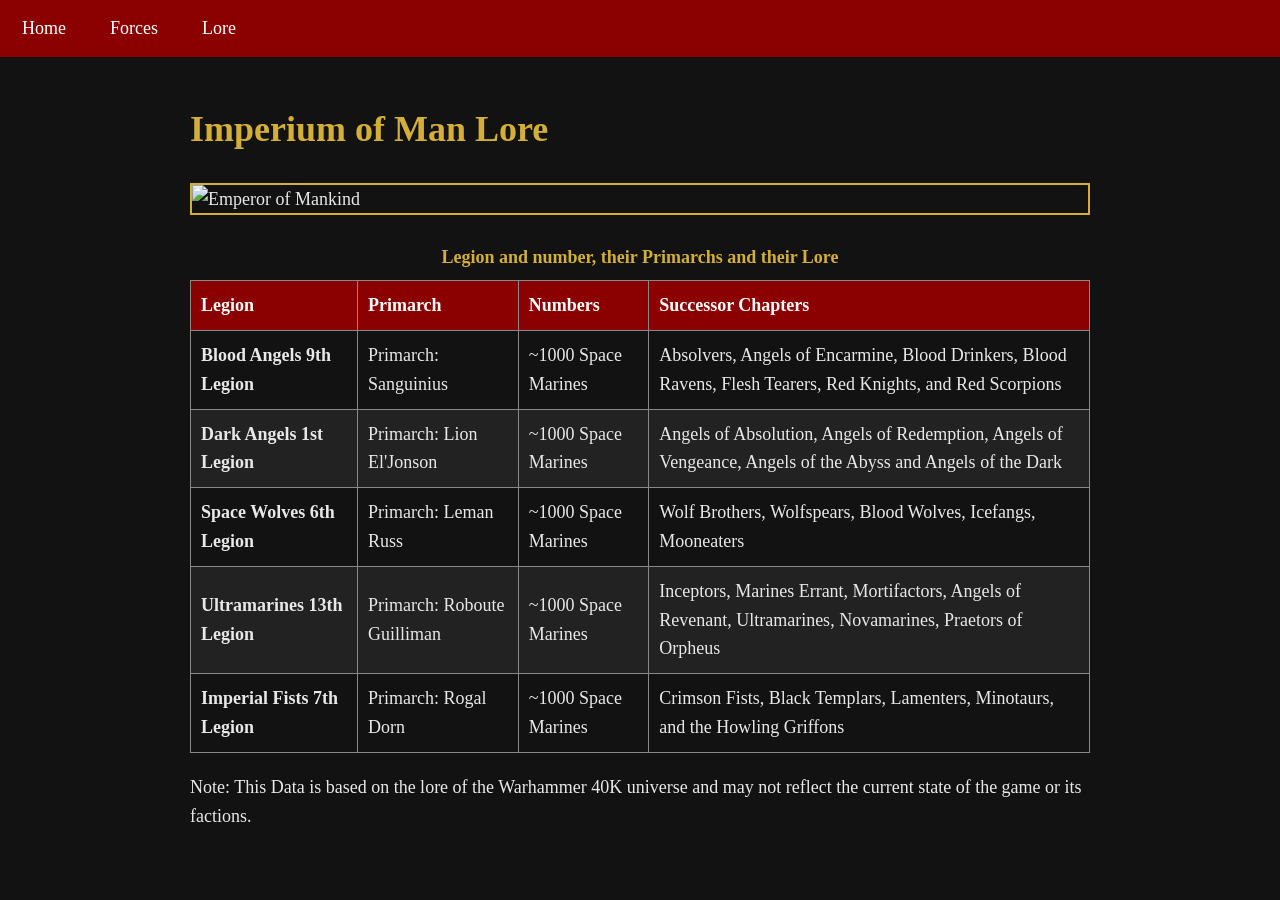
==== data.html @ 1c21f10f "Add files via upload" ====
<!DOCTYPE html>
<html lang="en">
<head>
    <meta charset="UTF-8">
    <meta name="viewport" content="width=device-width, initial-scale=1.0">
    <title>Lore | Hammered 40K Times</title>
    <link rel="stylesheet" href="css/style.css">
</head>
<body>
    <nav>
        <ul>
            <li><a href="index.html">Home</a></li>
            <li><a href="profiles.html">Forces</a></li>
            <li><a href="data.html">Lore</a></li>
        </ul>
    </nav>

<main>
    <h1>Imperium of Man Lore</h1>
    <img src="https://github.com/peacej831/Lab-Exercise-1/blob/main/emperor-of-mankind-imperium-lore.jpg?raw=true" alt="Emperor of Mankind" class="lore-image">
    <table>
        <caption>Legion and number, their Primarchs and their Lore</caption>
        <thead>
            <tr>
                <th scope="col">Legion</th>
                <th scope="col">Primarch</th>
                <th scope="col">Numbers</th>
                <th scope="col">Successor Chapters</th>
            </tr>
        </thead>
        <tbody>
            <tr>
                <th scope="row">Blood Angels 9th Legion</th>
                <td>Primarch: Sanguinius</td>
                <td>~1000 Space Marines</td>
                <td>Absolvers, Angels of Encarmine, Blood Drinkers, Blood Ravens, Flesh Tearers, Red Knights, and Red Scorpions</td>
            </tr>
            <tr>
                <th scope="row">Dark Angels 1st Legion</th>
                <td>Primarch: Lion El'Jonson</td>
                <td>~1000 Space Marines</td>
                <td>Angels of Absolution, Angels of Redemption, Angels of Vengeance, Angels of the Abyss and Angels of the Dark</td>
            </tr>
            <tr>
                <th scope="row">Space Wolves 6th Legion</th>
                <td>Primarch: Leman Russ</td>
                <td>~1000 Space Marines</td>
                <td>Wolf Brothers, Wolfspears, Blood Wolves, Icefangs, Mooneaters</td>
            </tr>
            <tr>
                <th scope="row">Ultramarines 13th Legion</th>
                <td>Primarch: Roboute Guilliman</td>
                <td>~1000 Space Marines</td>
                <td>Inceptors, Marines Errant, Mortifactors, Angels of Revenant, Ultramarines, Novamarines, Praetors of Orpheus</td>
            </tr>
            <tr>
                <th scope="row">Imperial Fists 7th Legion</th>
                <td>Primarch: Rogal Dorn</td>
                <td>~1000 Space Marines</td>
                <td>Crimson Fists, Black Templars, Lamenters, Minotaurs, and the Howling Griffons</td>
            </tr>
        </tbody>
    </table>
    <p>Note: This Data is based on the lore of the Warhammer 40K universe and may not reflect the current state of the game or its factions.</p>
</main>
</body>
</html>
---- css/style.css ----
body {
  font-family: Georgia, serif;
  font-size: 18px;
  line-height: 1.6;
  background: #121212;
  color: #e8e8e8;
  margin: 0;
}

nav ul {
  list-style: none;
  display: flex;
  margin: 0;
  padding: 0;
  background: #8b0000;
}

nav a {
  display: block;
  padding: 14px 22px;
  color: #ffffff;
  text-decoration: none;
}

nav a:hover {
  background: #d4af37;
  color: #121212;
}


main {
  max-width: 900px;
  margin: 0 auto;
  padding: 20px;
}

h1, h2, caption, a {
  color: #d4af37;
}

img {
  max-width: 100%;
  height: auto;
  border: 2px solid #d4af37;
  display: block;
  margin: 0 auto;
}

table {
  width: 100%;
  border-collapse: collapse;
  margin: 20px 0;
}

caption {
  font-weight: bold;
  padding: 8px;
}

th, td {
  border: 1px solid #888888;
  padding: 10px;
  text-align: left;
}

thead th {
  background: #8b0000;
  color: #ffffff;
}

tbody tr:nth-child(even) {
  background: #222222;
}
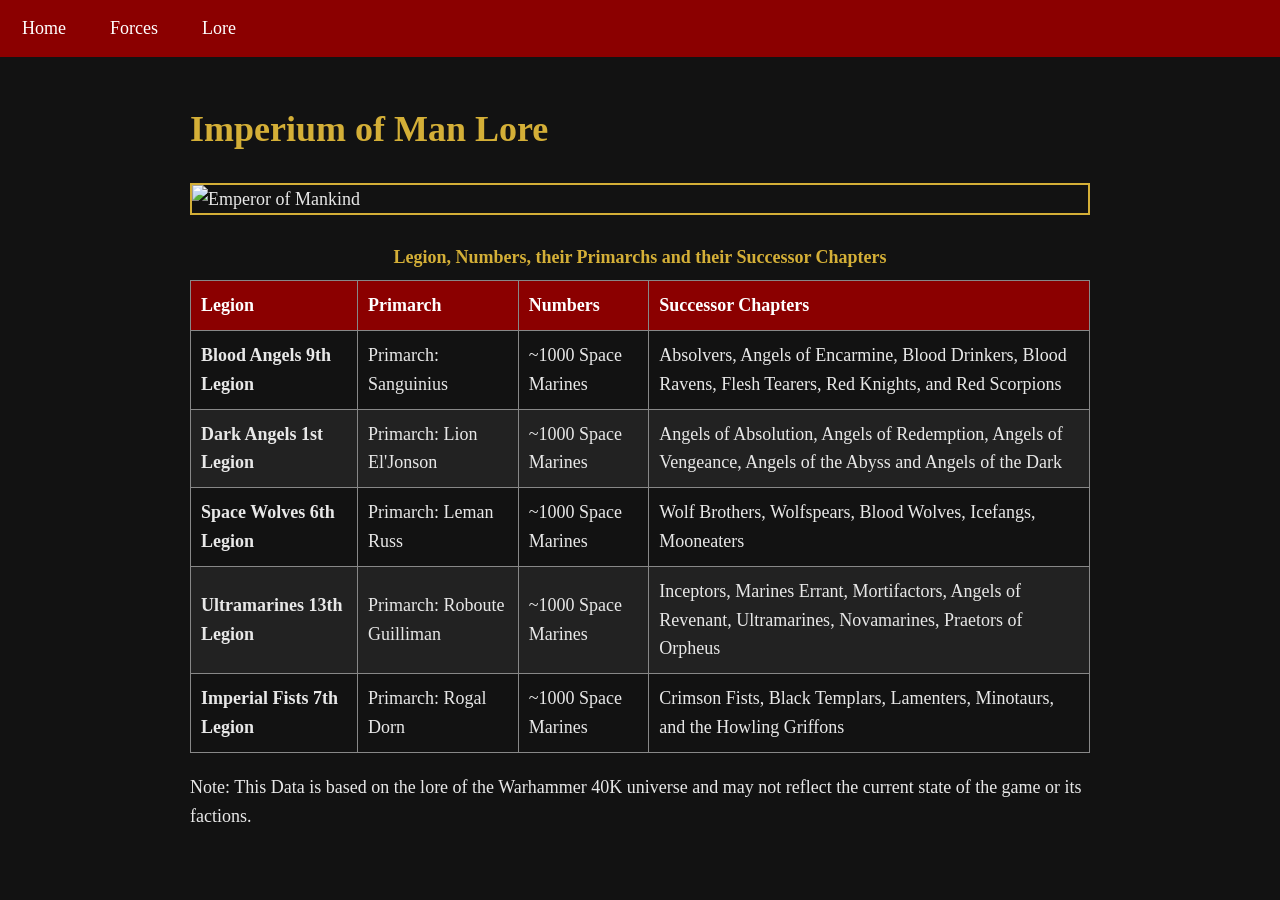
==== commit 1a5db5f1: "Add files via upload" ====
--- a/data.html
+++ b/data.html
@@ -17,9 +17,9 @@
 
 <main>
     <h1>Imperium of Man Lore</h1>
-    <img src="https://github.com/peacej831/Lab-Exercise-1/blob/main/emperor-of-mankind-imperium-lore.jpg?raw=true" alt="Emperor of Mankind" class="lore-image">
+    <img src="emperor-of-mankind-imperium-lore.jpg" alt="Emperor of Mankind" class="lore-image">
     <table>
-        <caption>Legion and number, their Primarchs and their Lore</caption>
+        <caption>Legion, Numbers, their Primarchs and their Successor Chapters</caption>
         <thead>
             <tr>
                 <th scope="col">Legion</th>
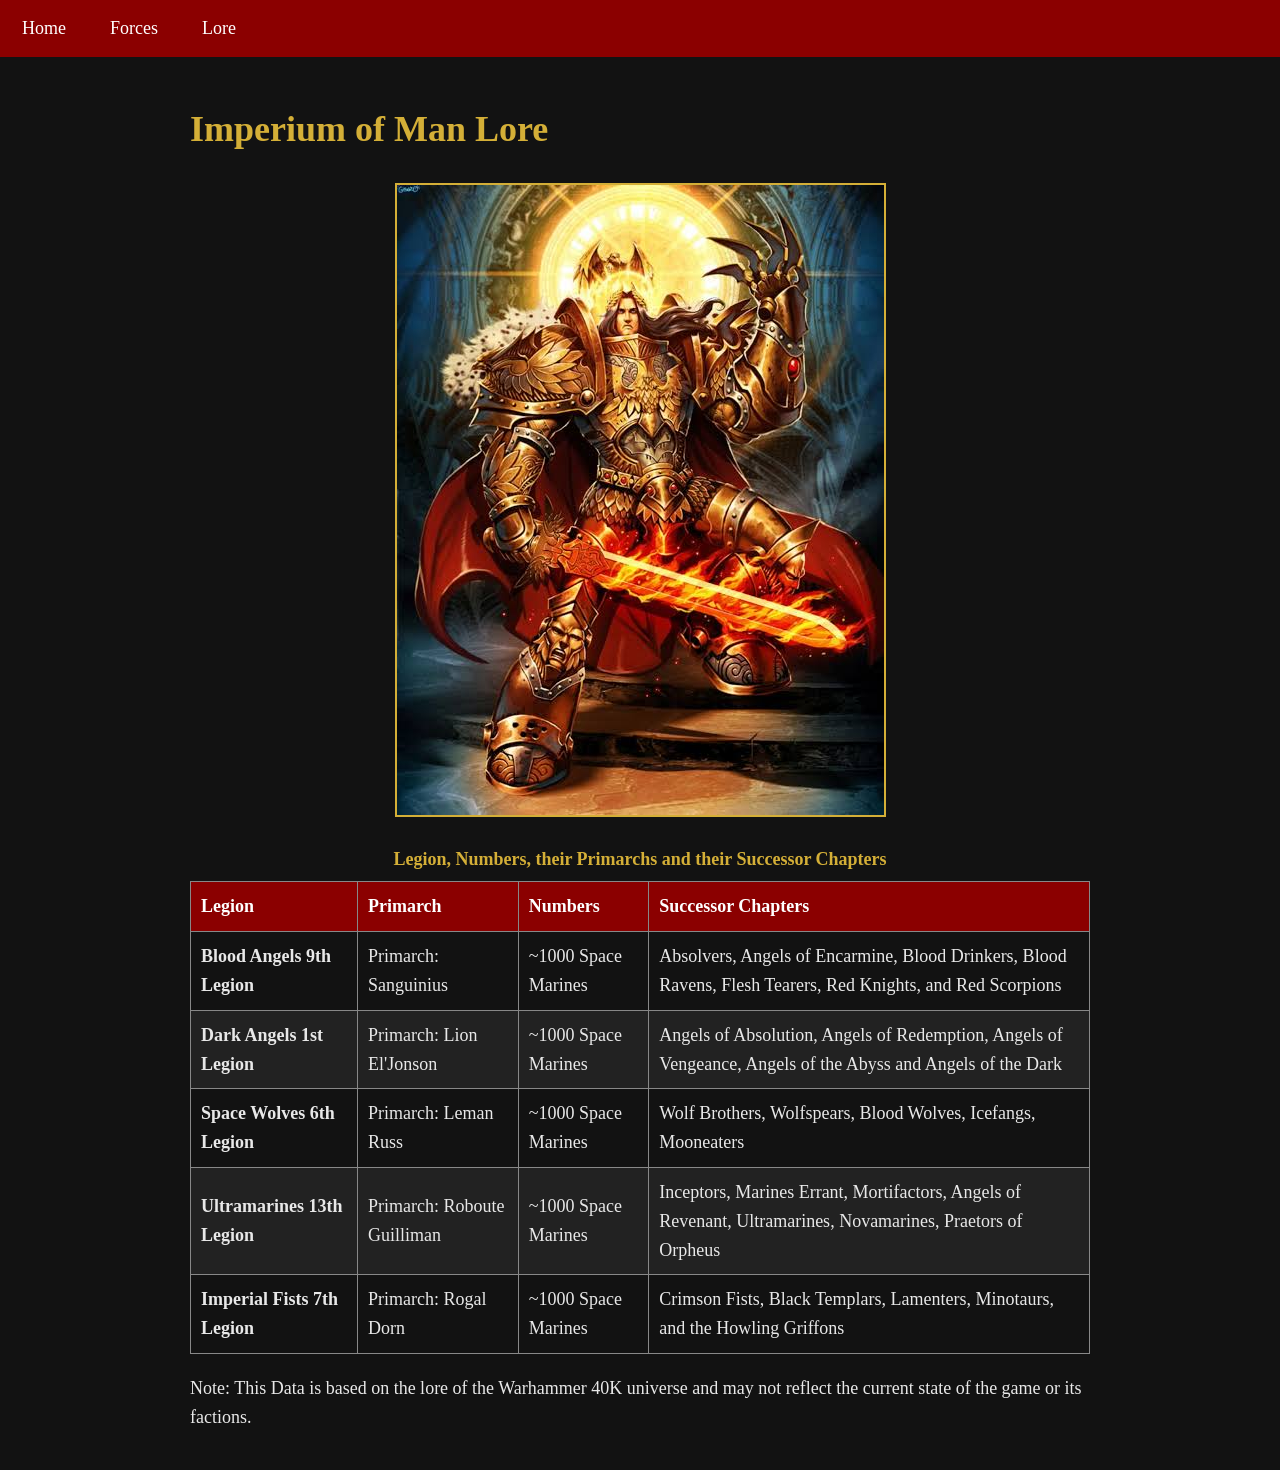
==== commit 7a967ad6: "Add files via upload" ====
--- a/data.html
+++ b/data.html
@@ -17,7 +17,7 @@
 
 <main>
     <h1>Imperium of Man Lore</h1>
-    <img src="emperor-of-mankind-imperium-lore.jpg" alt="Emperor of Mankind" class="lore-image">
+    <img src="img/emperor-of-mankind-imperium-lore.jpg" alt="Emperor of Mankind" class="lore-image">
     <table>
         <caption>Legion, Numbers, their Primarchs and their Successor Chapters</caption>
         <thead>
